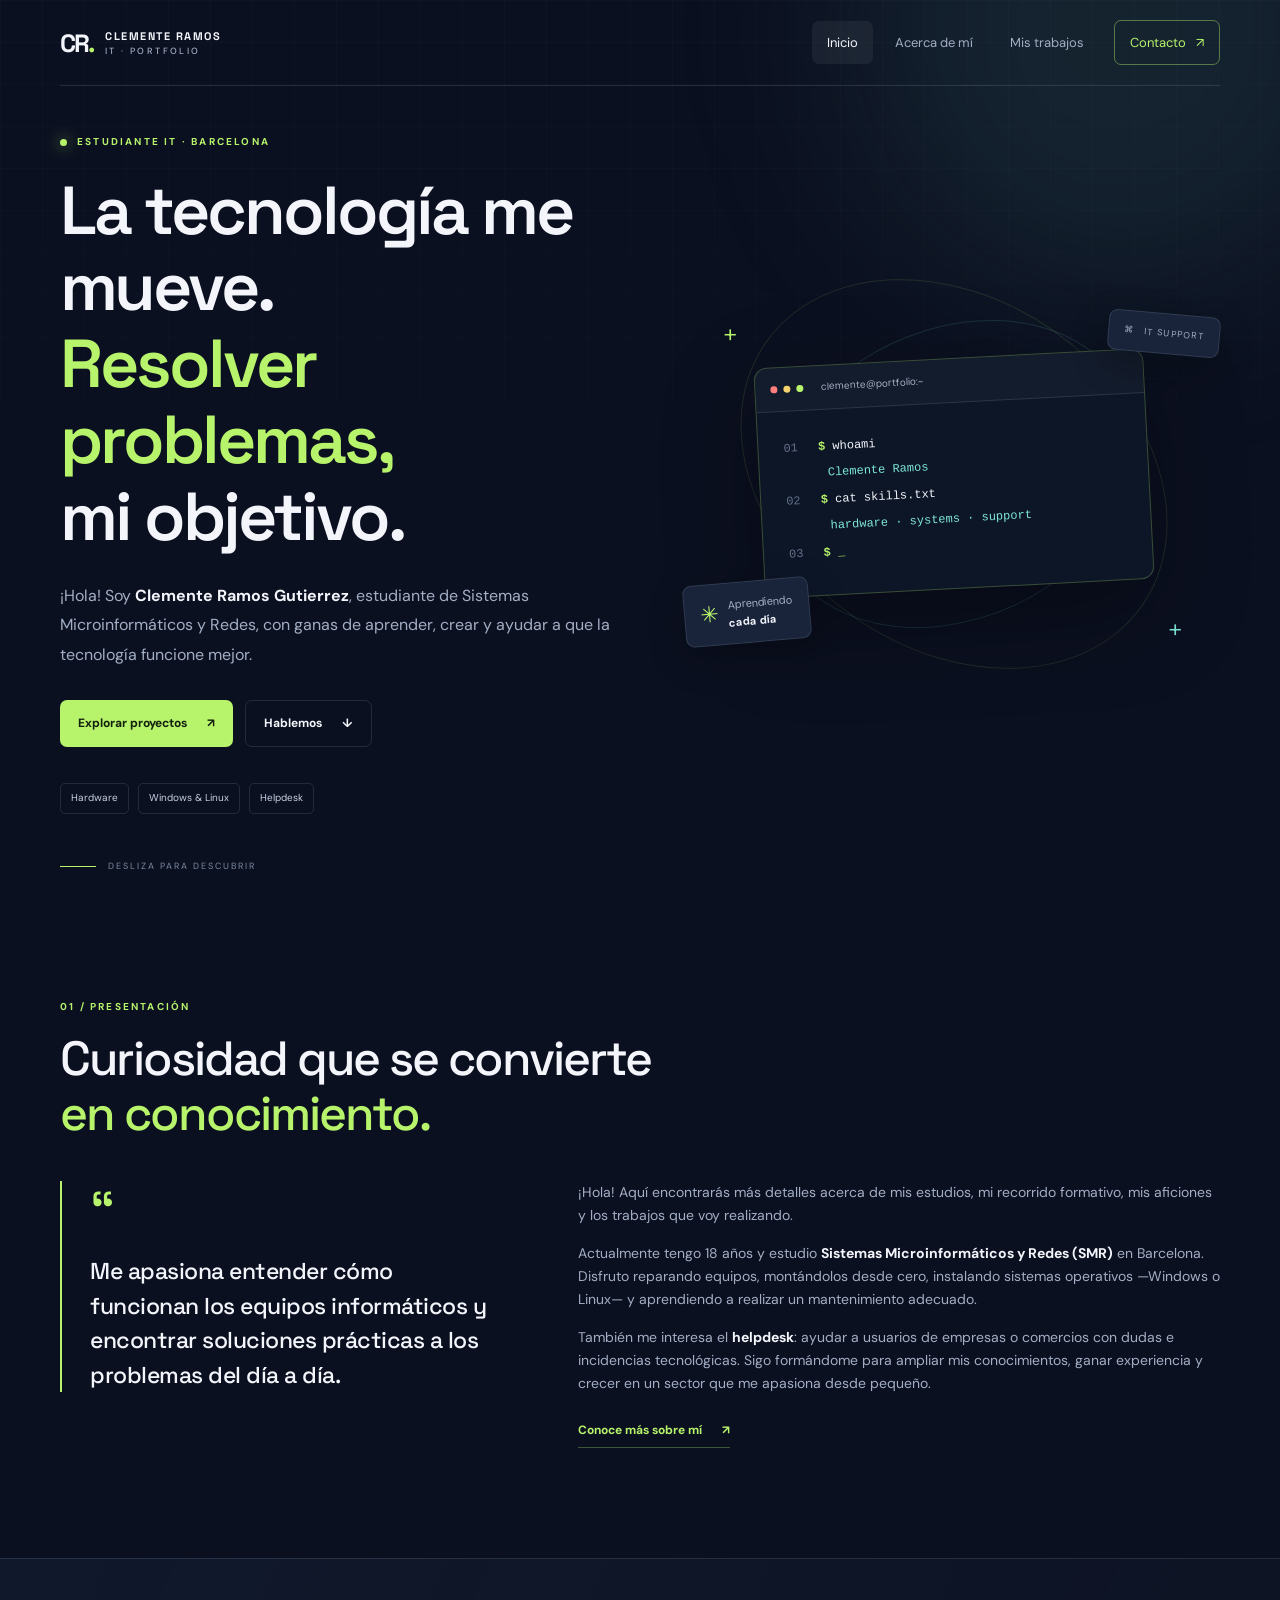
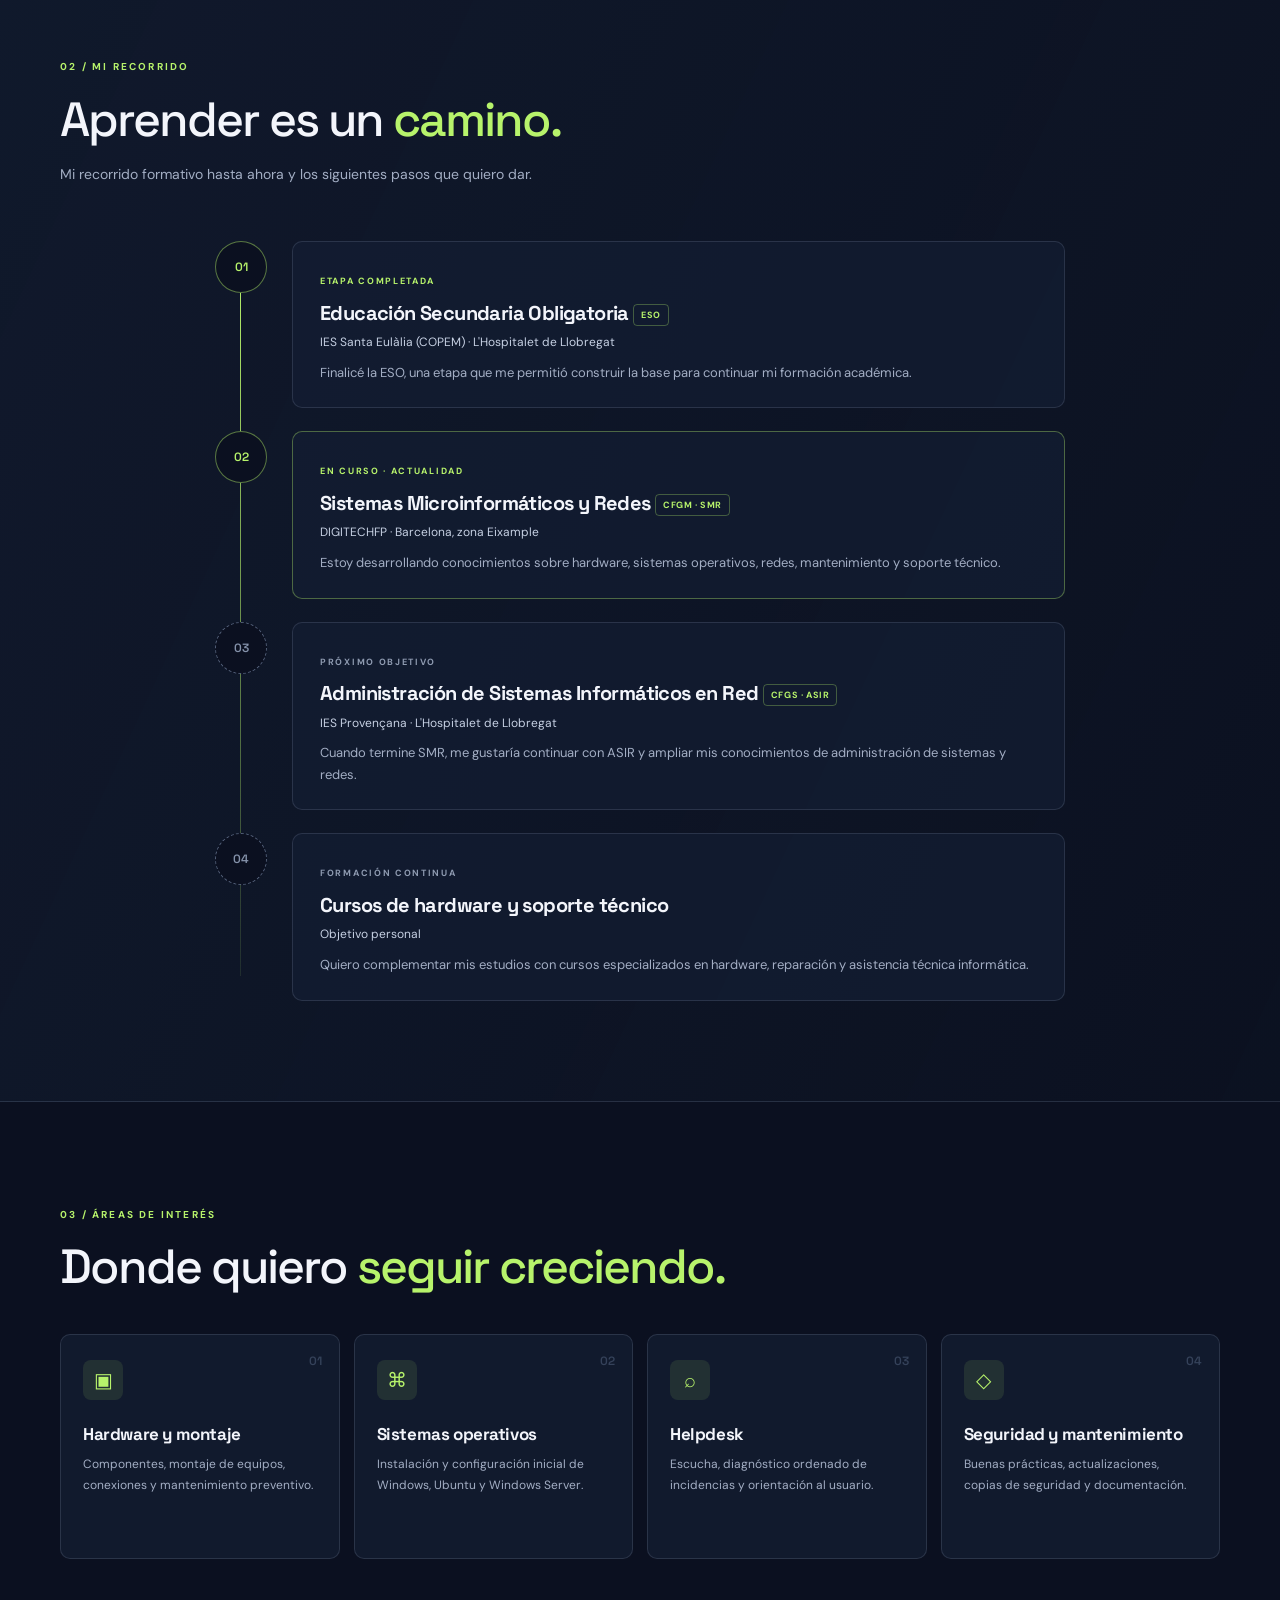
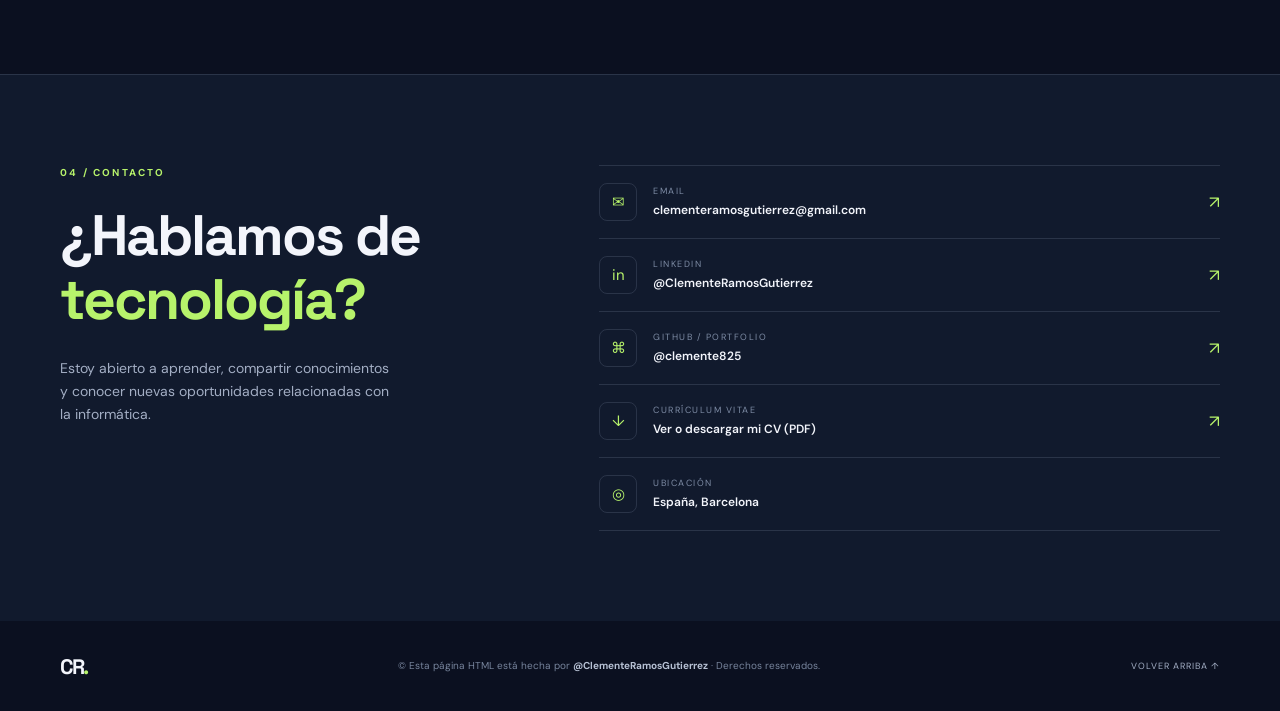
==== index.html @ 881d6486 "upload files portafolio" ====
<!DOCTYPE html>
<html lang="es">
<head>
  <meta charset="UTF-8">
  <meta name="viewport" content="width=device-width, initial-scale=1.0">
  <meta name="description" content="Portfolio de Clemente Ramos Gutierrez, estudiante de Sistemas Microinformáticos y Redes en Barcelona.">
  <title>Clemente Ramos | Portfolio IT</title>
  <link rel="preconnect" href="https://fonts.googleapis.com">
  <link rel="preconnect" href="https://fonts.gstatic.com" crossorigin>
  <link href="https://fonts.googleapis.com/css2?family=DM+Sans:wght@400;500;600;700&family=Space+Grotesk:wght@400;500;600;700&display=swap" rel="stylesheet">
  <link rel="stylesheet" href="estilos.css">
  <script src="script.js" defer></script>
</head>
<body>
  <div class="page-glow" aria-hidden="true"></div>
  <header class="site-header">
    <a class="brand" href="index.html" aria-label="Clemente Ramos, inicio">
      <span class="brand-mark">CR<span>.</span></span>
      <span class="brand-name">CLEMENTE RAMOS<small>IT · PORTFOLIO</small></span>
    </a>
    <button class="menu-toggle" aria-label="Abrir menú" aria-expanded="false">☰</button>
    <nav class="main-nav" aria-label="Navegación principal">
      <a class="active" href="index.html">Inicio</a>
      <a href="acerca.html">Acerca de mí</a>
      <a href="proyectos.html">Mis trabajos</a>
      <a class="nav-contact" href="#contacto">Contacto <span>↗</span></a>
    </nav>
  </header>

  <main>
    <section class="hero section-wrap" id="inicio">
      <div class="hero-copy">
        <p class="eyebrow"><span class="status-dot"></span> ESTUDIANTE IT · BARCELONA</p>
        <h1>La tecnología me mueve.<br><span>Resolver problemas,</span><br>mi objetivo.</h1>
        <p class="hero-intro">¡Hola! Soy <strong>Clemente Ramos Gutierrez</strong>, estudiante de Sistemas Microinformáticos y Redes, con ganas de aprender, crear y ayudar a que la tecnología funcione mejor.</p>
        <div class="hero-actions">
          <a class="button button-primary" href="proyectos.html">Explorar proyectos <span>↗</span></a>
          <a class="button button-ghost" href="#contacto">Hablemos <span>↓</span></a>
        </div>
        <div class="hero-tags"><span>Hardware</span><span>Windows & Linux</span><span>Helpdesk</span></div>
      </div>
      <div class="hero-visual" aria-label="Ilustración decorativa de tecnología">
        <div class="orbit orbit-one"></div><div class="orbit orbit-two"></div>
        <div class="terminal-card">
          <div class="terminal-top"><span></span><span></span><span></span><small>clemente@portfolio:~</small></div>
          <div class="terminal-body">
            <p><span class="terminal-muted">01</span> <b>$</b> whoami</p>
            <p class="terminal-output">Clemente Ramos</p>
            <p><span class="terminal-muted">02</span> <b>$</b> cat skills.txt</p>
            <p class="terminal-output">hardware · systems · support</p>
            <p><span class="terminal-muted">03</span> <b>$</b> <span class="cursor">_</span></p>
          </div>
        </div>
        <div class="floating-chip chip-top">⌘ <span>IT SUPPORT</span></div>
        <div class="floating-chip chip-bottom"><span class="chip-icon">✳</span><span>Aprendiendo<br><b>cada día</b></span></div>
        <div class="hero-cross cross-one">+</div><div class="hero-cross cross-two">+</div>
      </div>
      <a class="scroll-cue" href="#sobre-mi"><span></span> DESLIZA PARA DESCUBRIR</a>
    </section>

    <section class="section-wrap about-preview" id="sobre-mi">
      <div class="section-heading">
        <p class="eyebrow">01 / PRESENTACIÓN</p>
        <h2>Curiosidad que se convierte<br><span>en conocimiento.</span></h2>
      </div>
      <div class="about-grid">
        <div class="about-lead"><span class="quote-mark">“</span><p>Me apasiona entender cómo funcionan los equipos informáticos y encontrar soluciones prácticas a los problemas del día a día.</p></div>
        <div class="about-text">
          <p>¡Hola! Aquí encontrarás más detalles acerca de mis estudios, mi recorrido formativo, mis aficiones y los trabajos que voy realizando.</p>
          <p>Actualmente tengo 18 años y estudio <strong>Sistemas Microinformáticos y Redes (SMR)</strong> en Barcelona. Disfruto reparando equipos, montándolos desde cero, instalando sistemas operativos —Windows o Linux— y aprendiendo a realizar un mantenimiento adecuado.</p>
          <p>También me interesa el <strong>helpdesk</strong>: ayudar a usuarios de empresas o comercios con dudas e incidencias tecnológicas. Sigo formándome para ampliar mis conocimientos, ganar experiencia y crecer en un sector que me apasiona desde pequeño.</p>
          <a class="text-link" href="acerca.html">Conoce más sobre mí <span>↗</span></a>
        </div>
      </div>
    </section>

    <section class="timeline-section">
      <div class="section-wrap">
        <div class="section-heading">
          <p class="eyebrow">02 / MI RECORRIDO</p>
          <h2>Aprender es un <span>camino.</span></h2>
          <p class="section-subtitle">Mi recorrido formativo hasta ahora y los siguientes pasos que quiero dar.</p>
        </div>
        <div class="timeline">
          <article class="timeline-item">
            <div class="timeline-marker"><span>01</span></div>
            <div class="timeline-card">
              <span class="timeline-date">ETAPA COMPLETADA</span>
              <h3>Educación Secundaria Obligatoria <span class="mini-pill">ESO</span></h3>
              <p class="timeline-place">IES Santa Eulàlia (COPEM) · L'Hospitalet de Llobregat</p>
              <p>Finalicé la ESO, una etapa que me permitió construir la base para continuar mi formación académica.</p>
            </div>
          </article>
          <article class="timeline-item current">
            <div class="timeline-marker"><span>02</span></div>
            <div class="timeline-card">
              <span class="timeline-date">EN CURSO · ACTUALIDAD</span>
              <h3>Sistemas Microinformáticos y Redes <span class="mini-pill">CFGM · SMR</span></h3>
              <p class="timeline-place">DIGITECHFP · Barcelona, zona Eixample</p>
              <p>Estoy desarrollando conocimientos sobre hardware, sistemas operativos, redes, mantenimiento y soporte técnico.</p>
            </div>
          </article>
          <article class="timeline-item future">
            <div class="timeline-marker"><span>03</span></div>
            <div class="timeline-card">
              <span class="timeline-date">PRÓXIMO OBJETIVO</span>
              <h3>Administración de Sistemas Informáticos en Red <span class="mini-pill">CFGS · ASIR</span></h3>
              <p class="timeline-place">IES Provençana · L'Hospitalet de Llobregat</p>
              <p>Cuando termine SMR, me gustaría continuar con ASIR y ampliar mis conocimientos de administración de sistemas y redes.</p>
            </div>
          </article>
          <article class="timeline-item future">
            <div class="timeline-marker"><span>04</span></div>
            <div class="timeline-card">
              <span class="timeline-date">FORMACIÓN CONTINUA</span>
              <h3>Cursos de hardware y soporte técnico</h3>
              <p class="timeline-place">Objetivo personal</p>
              <p>Quiero complementar mis estudios con cursos especializados en hardware, reparación y asistencia técnica informática.</p>
            </div>
          </article>
        </div>
      </div>
    </section>

    <section class="section-wrap skills-section">
      <div class="section-heading">
        <p class="eyebrow">03 / ÁREAS DE INTERÉS</p>
        <h2>Donde quiero <span>seguir creciendo.</span></h2>
      </div>
      <div class="skills-grid">
        <article class="skill-card"><span class="skill-icon">▣</span><h3>Hardware y montaje</h3><p>Componentes, montaje de equipos, conexiones y mantenimiento preventivo.</p><span class="skill-number">01</span></article>
        <article class="skill-card"><span class="skill-icon">⌘</span><h3>Sistemas operativos</h3><p>Instalación y configuración inicial de Windows, Ubuntu y Windows Server.</p><span class="skill-number">02</span></article>
        <article class="skill-card"><span class="skill-icon">⌕</span><h3>Helpdesk</h3><p>Escucha, diagnóstico ordenado de incidencias y orientación al usuario.</p><span class="skill-number">03</span></article>
        <article class="skill-card"><span class="skill-icon">◇</span><h3>Seguridad y mantenimiento</h3><p>Buenas prácticas, actualizaciones, copias de seguridad y documentación.</p><span class="skill-number">04</span></article>
      </div>
    </section>

    <section class="contact-section" id="contacto">
      <div class="section-wrap contact-inner">
        <div>
          <p class="eyebrow">04 / CONTACTO</p>
          <h2>¿Hablamos de<br><span>tecnología?</span></h2>
          <p class="contact-intro">Estoy abierto a aprender, compartir conocimientos y conocer nuevas oportunidades relacionadas con la informática.</p>
        </div>
        <div class="contact-details">
          <a class="contact-row" href="mailto:clementeramosgutierrez@gmail.com?subject=Consulta"><span class="contact-symbol">✉</span><span><small>EMAIL</small><b>clementeramosgutierrez@gmail.com</b></span><span class="row-arrow">↗</span></a>
          <a class="contact-row" href="https://www.linkedin.com/in/clemente-ramos-gutierrez-42b0193a1/?isSelfProfile=true" target="_blank" rel="noopener noreferrer"><span class="contact-symbol">in</span><span><small>LINKEDIN</small><b>@ClementeRamosGutierrez</b></span><span class="row-arrow">↗</span></a>
          <a class="contact-row" href="https://github.com/clemente825" target="_blank" rel="noopener noreferrer"><span class="contact-symbol">⌘</span><span><small>GITHUB / PORTFOLIO</small><b>@clemente825</b></span><span class="row-arrow">↗</span></a>     
          <a class="contact-row" href="multimedia/CV-Clemente-Ramos.pdf" target="_blank" rel="noopener noreferrer"><span class="contact-symbol">↓</span><span><small>CURRÍCULUM VITAE</small><b>Ver o descargar mi CV (PDF)</b></span><span class="row-arrow">↗</span></a>

          <div class="location-row"><span class="contact-symbol">◎</span><span><small>UBICACIÓN</small><b>España, Barcelona</b></span></div>
        </div>
      </div>
    </section>
  </main>

  <footer class="site-footer">
    <a class="footer-brand" href="index.html">CR<span>.</span></a>
    <p>© Esta página HTML está hecha por <strong>@ClementeRamosGutierrez</strong> · Derechos reservados.</p>
    <a href="#inicio" class="back-top">VOLVER ARRIBA ↑</a>
  </footer>
</body>
</html>
---- estilos.css ----
/* CLEMENTE RAMOS · IT PORTFOLIO
   Paleta: azul noche, verde lima y blanco cálido.
   Puedes personalizar los colores desde :root. */
:root{--bg:#0b1020;--panel:#111a2d;--panel2:#151f34;--text:#f3f5fb;--muted:#a3aec4;--line:rgba(205,220,255,.13);--accent:#b7f36b;--accent2:#7ee7d8;--font-head:"Space Grotesk",sans-serif;--font-body:"DM Sans",sans-serif;--max:1160px}
*{box-sizing:border-box;margin:0;padding:0}
html{scroll-behavior:smooth;scroll-padding-top:100px}
body{background:var(--bg);color:var(--text);font-family:var(--font-body);line-height:1.65;overflow-x:hidden}
body::before{content:"";position:fixed;inset:0;z-index:-2;pointer-events:none;background-image:linear-gradient(rgba(255,255,255,.018) 1px,transparent 1px),linear-gradient(90deg,rgba(255,255,255,.018) 1px,transparent 1px);background-size:42px 42px;mask-image:linear-gradient(to bottom,black,transparent 90%)}
.page-glow{position:absolute;width:520px;height:520px;top:-230px;right:-100px;border-radius:50%;background:rgba(75,135,133,.16);filter:blur(90px);pointer-events:none;z-index:-1}
a{color:inherit;text-decoration:none}
button{font:inherit}
.site-header{height:86px;max-width:var(--max);width:calc(100% - 48px);margin:auto;display:flex;align-items:center;justify-content:space-between;border-bottom:1px solid var(--line);position:relative;z-index:10}
.brand{display:flex;align-items:center;gap:12px}.brand-mark{font:700 25px var(--font-head);letter-spacing:-2px;color:var(--text)}.brand-mark span,.footer-brand span{color:var(--accent)}
.brand-name{font:700 11px var(--font-head);letter-spacing:1.5px;line-height:1.5}.brand-name small{display:block;font:500 9px var(--font-body);letter-spacing:2.4px;color:var(--muted)}
.main-nav{display:flex;align-items:center;gap:7px}.main-nav a{font-size:13px;color:var(--muted);padding:11px 15px;border-radius:7px;transition:.25s}.main-nav a:hover,.main-nav a.active{color:var(--text);background:rgba(255,255,255,.055)}.main-nav .nav-contact{border:1px solid rgba(183,243,107,.42);color:var(--accent);margin-left:8px}.nav-contact span{margin-left:7px}
.menu-toggle{display:none;background:transparent;border:1px solid var(--line);color:var(--text);border-radius:8px;padding:8px 11px}
.section-wrap{max-width:var(--max);width:calc(100% - 48px);margin:0 auto}
.hero{min-height:640px;display:grid;grid-template-columns:1.05fr .95fr;align-items:center;gap:40px;position:relative;padding-top:48px;padding-bottom:85px}
.eyebrow{font-size:10px;letter-spacing:2.2px;font-weight:700;color:var(--accent);display:flex;align-items:center;gap:10px;margin-bottom:22px}.status-dot{width:7px;height:7px;background:var(--accent);border-radius:50%;box-shadow:0 0 15px rgba(183,243,107,.8)}
h1,h2,h3{font-family:var(--font-head);line-height:1.13;letter-spacing:-1.5px}
.hero h1{font-size:clamp(42px,5.3vw,69px);font-weight:600;letter-spacing:-3px}.hero h1 span,.section-heading h2 span,.subpage-hero h1 span,.detail-panel h2 span,.contact-inner h2 span{color:var(--accent)}
.hero-intro{max-width:570px;color:var(--muted);font-size:16px;margin-top:25px;line-height:1.85}.hero-intro strong{color:var(--text)}
.hero-actions{display:flex;gap:12px;flex-wrap:wrap;margin-top:30px}.button{display:inline-flex;align-items:center;gap:20px;padding:13px 18px;border-radius:7px;font-size:12px;font-weight:700;transition:transform .25s,background .25s}.button:hover{transform:translateY(-3px)}.button-primary{background:var(--accent);color:#14200e}.button-primary:hover{background:#cdfc98}.button-ghost{border:1px solid var(--line);color:var(--text)}.button-ghost:hover{background:rgba(255,255,255,.06)}
.hero-tags{display:flex;gap:9px;flex-wrap:wrap;margin-top:36px}.hero-tags span,.tech-tags span{font-size:10px;color:#c6d0e3;border:1px solid var(--line);border-radius:5px;padding:6px 10px}
.hero-visual{height:410px;position:relative;display:grid;place-items:center}.orbit{position:absolute;border:1px solid rgba(126,231,216,.13);border-radius:50%;transform:rotate(-25deg)}.orbit-one{width:380px;height:290px}.orbit-two{width:460px;height:350px;transform:rotate(35deg);border-color:rgba(183,243,107,.12)}
.terminal-card{position:relative;z-index:2;width:min(100%,390px);border:1px solid rgba(183,243,107,.25);background:rgba(14,23,40,.94);border-radius:13px;box-shadow:0 30px 90px rgba(0,0,0,.35);transform:rotate(-3deg);overflow:hidden}.terminal-top{height:44px;display:flex;align-items:center;gap:6px;padding:0 15px;border-bottom:1px solid var(--line);background:rgba(255,255,255,.025)}.terminal-top>span{width:7px;height:7px;border-radius:50%;background:#64718b}.terminal-top>span:first-child{background:#ff7f7f}.terminal-top>span:nth-child(2){background:#f6d36e}.terminal-top>span:nth-child(3){background:var(--accent)}.terminal-top small{font-size:10px;color:var(--muted);margin-left:12px}.terminal-body{padding:24px 25px 29px;font:12px/2.2 monospace}.terminal-body p b{color:var(--accent)}.terminal-muted{color:#64718b;margin-right:13px}.terminal-output{padding-left:43px;color:var(--accent2)}.cursor{display:inline-block;color:var(--accent);animation:blink 1s steps(2,start) infinite}@keyframes blink{to{visibility:hidden}}
.floating-chip{position:absolute;z-index:3;display:flex;align-items:center;gap:10px;background:#19243a;border:1px solid var(--line);border-radius:9px;padding:12px 15px;box-shadow:0 12px 35px rgba(0,0,0,.25);font-size:9px;letter-spacing:1.3px;color:var(--muted)}.chip-top{top:44px;right:0;transform:rotate(5deg)}.chip-top:first-letter{color:var(--accent)}.chip-bottom{bottom:36px;left:-4px;transform:rotate(-5deg);letter-spacing:0;font-size:11px}.chip-bottom b{color:var(--text)}.chip-icon{font-size:22px;color:var(--accent)}.hero-cross{position:absolute;color:var(--accent);font-size:25px;font-weight:300}.cross-one{top:44px;left:36px}.cross-two{bottom:30px;right:38px;color:var(--accent2)}.scroll-cue{position:absolute;bottom:25px;left:0;font-size:9px;letter-spacing:2px;color:#7d8aa2;display:flex;align-items:center;gap:12px}.scroll-cue span{height:1px;width:36px;background:var(--accent)}
.about-preview{padding-top:100px;padding-bottom:110px}.section-heading{margin-bottom:40px}.section-heading h2{font-size:clamp(32px,4vw,48px);font-weight:500;letter-spacing:-2px}.section-heading .eyebrow{margin-bottom:17px}.about-grid{display:grid;grid-template-columns:.8fr 1.2fr;gap:90px}.about-lead{border-left:2px solid var(--accent);padding:9px 0 0 28px;align-self:start}.quote-mark{font:60px var(--font-head);color:var(--accent);line-height:.8}.about-lead p{font:500 23px/1.5 var(--font-head);letter-spacing:-.5px;margin-top:12px}.about-text{color:var(--muted);font-size:14px}.about-text p+p{margin-top:15px}.about-text strong{color:var(--text)}.text-link{display:inline-flex;gap:20px;align-items:center;color:var(--accent);font-size:12px;font-weight:700;margin-top:25px;border-bottom:1px solid rgba(183,243,107,.3);padding-bottom:7px}
.timeline-section{background:linear-gradient(115deg,rgba(17,26,45,.93),rgba(12,18,33,.75));border-top:1px solid var(--line);border-bottom:1px solid var(--line);padding:100px 0}.section-subtitle{font-size:14px;color:var(--muted);margin-top:16px;max-width:620px}.timeline{max-width:850px;margin:55px auto 0;position:relative}.timeline::before{content:"";position:absolute;left:25px;top:23px;bottom:25px;width:1px;background:linear-gradient(var(--accent),rgba(183,243,107,.1))}.timeline-item{display:grid;grid-template-columns:52px 1fr;gap:25px;position:relative;margin-bottom:23px}.timeline-item:last-child{margin-bottom:0}.timeline-marker{width:52px;height:52px;border:1px solid rgba(183,243,107,.45);background:var(--bg);border-radius:50%;display:grid;place-items:center;z-index:1;color:var(--accent);font:600 12px var(--font-head)}.timeline-card{background:rgba(21,31,52,.7);border:1px solid var(--line);border-radius:10px;padding:24px 27px;transition:border-color .25s,transform .25s}.timeline-card:hover{border-color:rgba(183,243,107,.45);transform:translateX(4px)}.current .timeline-card{border-color:rgba(183,243,107,.36)}.timeline-date{font-size:9px;letter-spacing:1.7px;color:var(--accent);font-weight:700}.timeline-card h3{font-size:20px;letter-spacing:-.6px;margin:9px 0}.mini-pill{font:700 9px var(--font-body);letter-spacing:.6px;color:var(--accent);border:1px solid rgba(183,243,107,.3);padding:4px 7px;border-radius:4px;vertical-align:middle;white-space:nowrap}.timeline-place{color:#c6d0e3!important;font-size:12px!important;margin-bottom:9px}.timeline-card p{color:var(--muted);font-size:13px}.future .timeline-marker{border-style:dashed;border-color:#54617a;color:#8592aa}.future .timeline-date{color:#8f9bb1}
.skills-section{padding:105px 0 115px}.skills-grid{display:grid;grid-template-columns:repeat(4,1fr);gap:14px}.skill-card{min-height:225px;position:relative;overflow:hidden;background:var(--panel);border:1px solid var(--line);border-radius:10px;padding:25px 22px;transition:transform .25s,border-color .25s}.skill-card:hover{transform:translateY(-6px);border-color:rgba(183,243,107,.45)}.skill-icon{display:grid;place-items:center;width:40px;height:40px;background:rgba(183,243,107,.1);color:var(--accent);border-radius:8px;font-size:20px}.skill-card h3{font-size:17px;letter-spacing:-.4px;margin:25px 0 10px}.skill-card p{font-size:12px;color:var(--muted);line-height:1.7}.skill-number{position:absolute;right:17px;top:18px;color:#35425a;font:600 12px var(--font-head)}
.contact-section{background:var(--panel);border-top:1px solid var(--line);padding:90px 0}.contact-inner{display:grid;grid-template-columns:.85fr 1.15fr;gap:80px}.contact-inner h2{font-size:clamp(38px,5vw,57px);letter-spacing:-2px}.contact-intro{color:var(--muted);font-size:14px;max-width:340px;margin-top:24px}.contact-details{border-top:1px solid var(--line)}.contact-row,.location-row{display:flex;align-items:center;gap:16px;padding:17px 0;border-bottom:1px solid var(--line);transition:padding .2s}.contact-row:hover{padding-left:7px}.contact-symbol{width:38px;height:38px;flex-shrink:0;border:1px solid var(--line);border-radius:8px;display:grid;place-items:center;color:var(--accent);font-size:15px}.contact-row>span:nth-child(2),.location-row>span:nth-child(2){display:flex;flex-direction:column;gap:2px;min-width:0}.contact-row small,.location-row small{font-size:9px;letter-spacing:1.5px;color:#7e8ca5}.contact-row b,.location-row b{font-size:12px;font-weight:600;overflow-wrap:anywhere}.row-arrow{margin-left:auto;color:var(--accent);font-size:17px}
.site-footer{max-width:var(--max);width:calc(100% - 48px);margin:auto;min-height:90px;display:flex;align-items:center;justify-content:space-between;gap:20px;color:#77849c;font-size:10px}.site-footer p{text-align:center}.site-footer strong{color:#b7c1d4}.footer-brand{font:700 21px var(--font-head);color:var(--text);letter-spacing:-2px}.back-top{font-size:9px;letter-spacing:1px;color:var(--muted);white-space:nowrap}.back-top:hover{color:var(--accent)}
/* Páginas interiores */
.subpage-hero{padding-top:100px;padding-bottom:75px;min-height:390px}.subpage-hero h1{font-size:clamp(48px,7vw,78px);letter-spacing:-3px}.subpage-lead{max-width:770px;color:var(--muted);font-size:16px;line-height:1.85;margin-top:25px}.secondary-lead{margin-top:12px;font-size:14px}.about-detail{display:grid;grid-template-columns:1.1fr .9fr;gap:65px;padding-bottom:110px}.detail-panel{padding:35px;background:var(--panel);border:1px solid var(--line);border-radius:12px}.detail-panel h2{font-size:clamp(29px,3vw,41px);margin-bottom:25px}.detail-panel>p:not(.eyebrow){color:var(--muted);font-size:14px;margin-top:15px}.detail-side{display:grid;gap:12px}.value-card{padding:20px 22px;border:1px solid var(--line);border-radius:9px;background:rgba(17,26,45,.65)}.value-card>span{color:var(--accent);font:600 11px var(--font-head)}.value-card h3{font-size:18px;margin:9px 0}.value-card p{color:var(--muted);font-size:12px}.goal-strip{display:flex;align-items:center;gap:22px;padding:25px;border:1px solid var(--line);background:var(--panel);border-radius:10px;margin-top:40px}.goal-icon{font-size:24px;color:var(--accent);width:48px;height:48px;display:grid;place-items:center;border-radius:9px;background:rgba(183,243,107,.1)}.goal-strip>div:nth-child(2){flex:1}.goal-strip h3{font-size:18px;margin-bottom:5px}.goal-strip p{font-size:12px;color:var(--muted)}.goal-strip .button{white-space:nowrap}
.projects-hero{padding-bottom:45px}.project-stats{display:flex;gap:45px;margin-top:42px;padding-top:25px;border-top:1px solid var(--line);max-width:600px}.project-stats div{display:flex;flex-direction:column}.project-stats b{font:600 27px var(--font-head);color:var(--accent)}.project-stats span{font-size:9px;letter-spacing:1.3px;color:var(--muted)}
.projects-list{padding-bottom:90px}.project-card{display:grid;grid-template-columns:45px 1fr 70px;gap:22px;padding:35px 0;border-top:1px solid var(--line)}.project-number{font:600 14px var(--font-head);color:var(--accent);padding-top:3px}.project-meta{display:flex;gap:8px;flex-wrap:wrap}.project-meta span{font-size:9px;letter-spacing:1.2px;color:var(--accent);border:1px solid rgba(183,243,107,.25);padding:5px 8px;border-radius:4px}.project-main h2{font-size:clamp(22px,3vw,31px);letter-spacing:-1px;margin:17px 0 12px;max-width:800px}.project-description{color:var(--muted);font-size:13px;max-width:800px}.project-columns{display:grid;grid-template-columns:1fr 1fr;gap:35px;margin-top:26px}.project-columns h3{font-size:14px;letter-spacing:-.2px;margin-bottom:12px}.project-columns ul{padding-left:17px;color:var(--muted);font-size:12px}.project-columns li{padding-left:3px;margin-bottom:7px}.project-columns li::marker{color:var(--accent)}.tech-tags{display:flex;gap:7px;flex-wrap:wrap;margin-top:20px}.tech-tags span{font-size:9px;padding:5px 8px}.project-note{font-size:11px;color:#9aa8be;border-left:2px solid #6c7890;padding-left:10px;margin-top:17px}.project-icon{width:60px;height:60px;border-radius:12px;background:rgba(183,243,107,.08);border:1px solid rgba(183,243,107,.17);display:grid;place-items:center;color:var(--accent);font-size:26px;align-self:start}.competencies{padding-bottom:100px}.competency-list{display:flex;flex-wrap:wrap;gap:10px}.competency-list span{padding:11px 14px;border-radius:6px;background:var(--panel);border:1px solid var(--line);color:#c5cede;font-size:11px}.contact-cta{display:flex;justify-content:space-between;align-items:center;gap:25px;margin-top:75px;padding:32px;background:linear-gradient(100deg,rgba(183,243,107,.09),rgba(126,231,216,.03));border:1px solid rgba(183,243,107,.2);border-radius:11px}.contact-cta .eyebrow{margin-bottom:10px}.contact-cta h2{font-size:27px;letter-spacing:-1px}
@media(max-width:900px){.hero{grid-template-columns:1fr 0.85fr;gap:15px}.hero h1{font-size:clamp(40px,5vw,57px)}.hero-visual{transform:scale(.9)}.about-grid{gap:45px}.skills-grid{grid-template-columns:repeat(2,1fr)}.contact-inner{gap:40px}.about-detail{gap:25px}.project-card{grid-template-columns:32px 1fr 50px;gap:15px}.project-icon{width:48px;height:48px}}
@media(max-width:680px){.site-header,.section-wrap,.site-footer{width:calc(100% - 36px)}.site-header{height:74px}.menu-toggle{display:block}.main-nav{display:none;position:absolute;top:73px;left:0;right:0;background:#10182a;border:1px solid var(--line);padding:12px;border-radius:0 0 10px 10px;flex-direction:column;align-items:stretch;box-shadow:0 20px 30px rgba(0,0,0,.25)}.main-nav.open{display:flex}.main-nav a{padding:13px}.main-nav .nav-contact{margin:4px 0 0}.hero{display:flex;flex-direction:column;align-items:stretch;padding-top:70px;padding-bottom:90px;gap:0}.hero h1{font-size:clamp(43px,12vw,62px);letter-spacing:-2.5px}.hero-intro{font-size:14px}.hero-visual{height:330px;margin-top:20px;transform:scale(.9)}.orbit-one{width:300px;height:230px}.orbit-two{width:340px;height:270px}.terminal-card{max-width:340px}.chip-top{right:-4px;top:25px}.chip-bottom{left:0;bottom:20px}.scroll-cue{bottom:23px}.about-preview,.skills-section{padding-top:75px;padding-bottom:80px}.section-heading h2{font-size:35px}.about-grid{grid-template-columns:1fr;gap:30px}.about-lead p{font-size:21px}.timeline-section{padding:75px 0}.timeline{margin-top:35px}.timeline::before{left:19px}.timeline-item{grid-template-columns:40px 1fr;gap:12px}.timeline-marker{width:40px;height:40px;font-size:10px}.timeline-card{padding:19px 17px}.timeline-card h3{font-size:17px}.mini-pill{display:inline-block;margin-top:5px}.skills-grid{gap:10px}.skill-card{padding:19px 16px;min-height:220px}.skill-card h3{font-size:15px}.contact-section{padding:70px 0}.contact-inner{grid-template-columns:1fr;gap:35px}.site-footer{padding:22px 0;flex-wrap:wrap;justify-content:center}.site-footer p{order:3;width:100%;line-height:1.7}.subpage-hero{padding-top:70px;padding-bottom:55px;min-height:auto}.subpage-hero h1{font-size:clamp(45px,12vw,65px);letter-spacing:-2.5px}.subpage-lead{font-size:14px}.about-detail{grid-template-columns:1fr;padding-bottom:75px}.detail-panel{padding:24px}.goal-strip{align-items:flex-start;flex-wrap:wrap}.goal-strip>div:nth-child(2){min-width:calc(100% - 75px)}.goal-strip .button{margin-left:70px}.project-stats{gap:20px}.project-stats b{font-size:24px}.project-stats span{font-size:8px}.projects-list{padding-bottom:60px}.project-card{grid-template-columns:28px 1fr;gap:10px;padding:27px 0}.project-icon{display:none}.project-main h2{font-size:24px}.project-columns{grid-template-columns:1fr;gap:20px}.project-columns ul{font-size:12px}.competencies{padding-bottom:70px}.contact-cta{align-items:flex-start;flex-direction:column;padding:25px}.contact-cta h2{font-size:25px}}
@media(prefers-reduced-motion:reduce){html{scroll-behavior:auto}*,*::before,*::after{animation-duration:.01ms!important;animation-iteration-count:1!important;transition-duration:.01ms!important}}
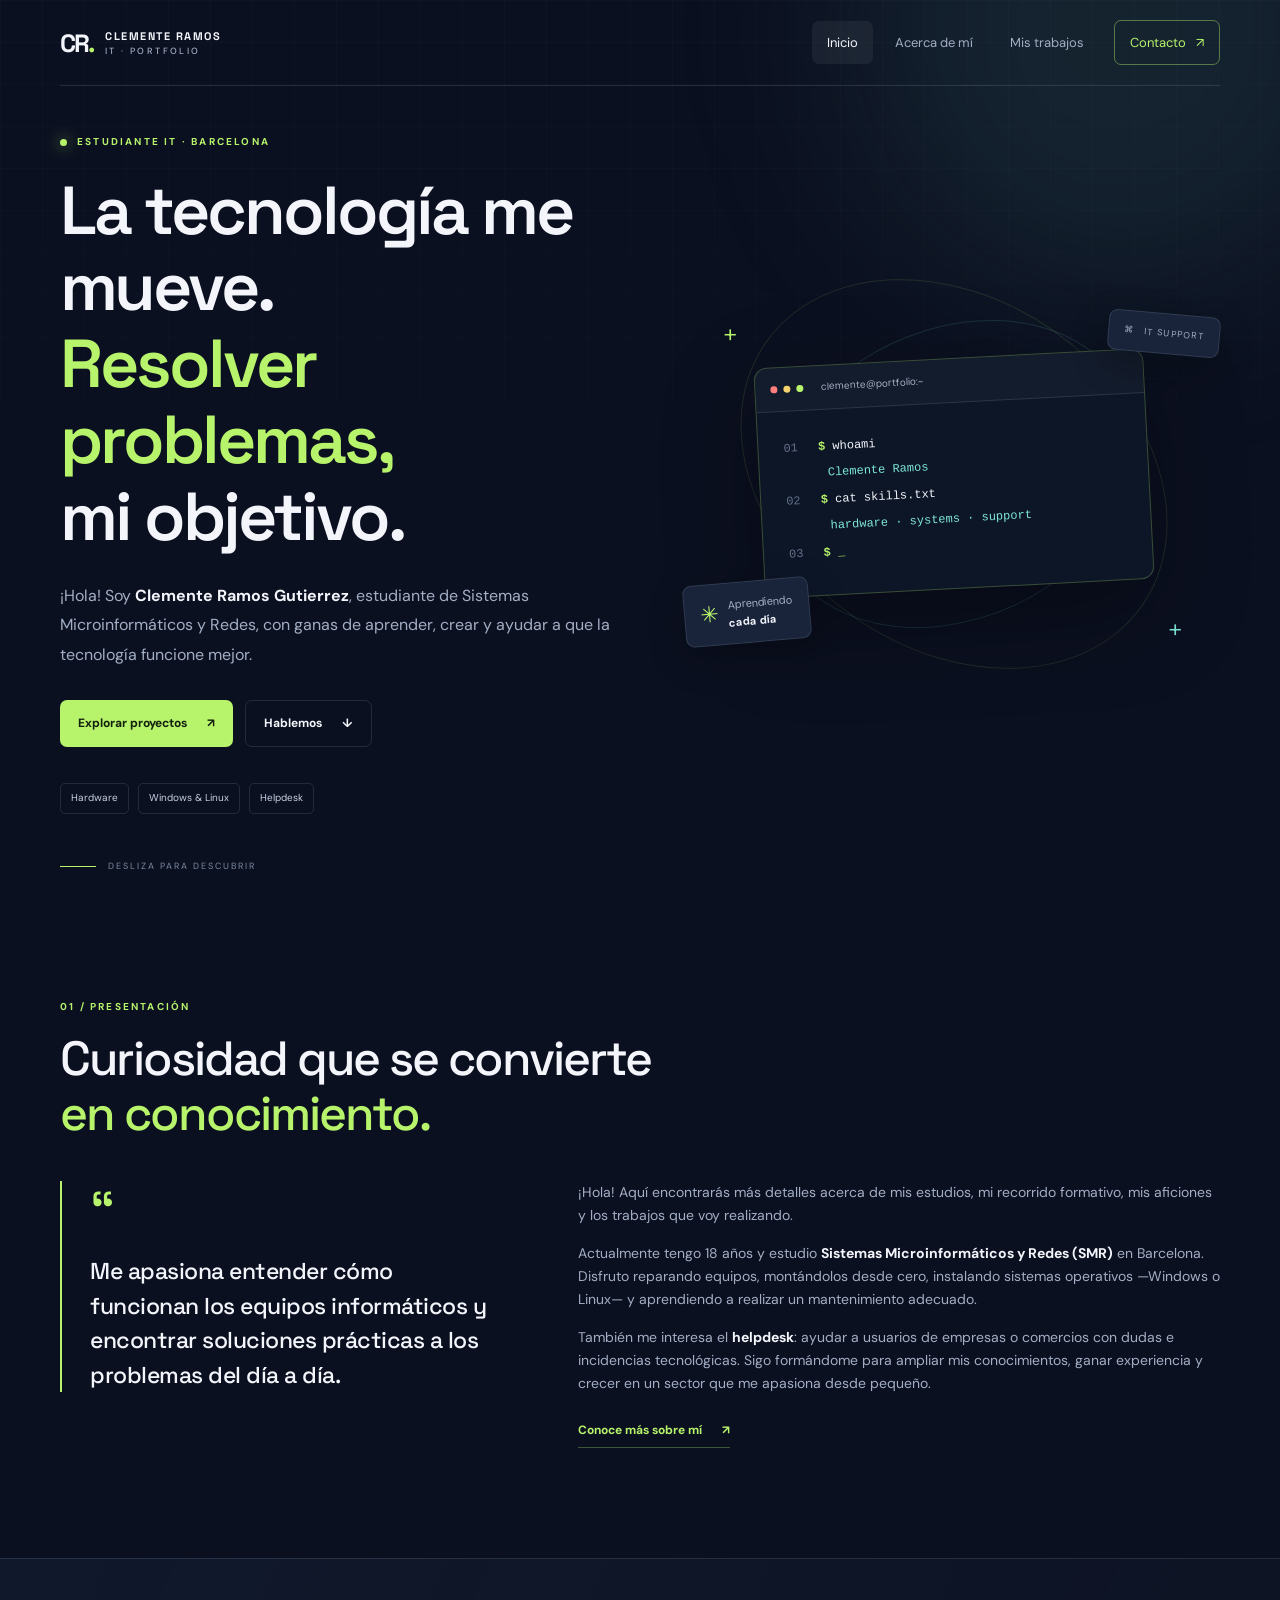
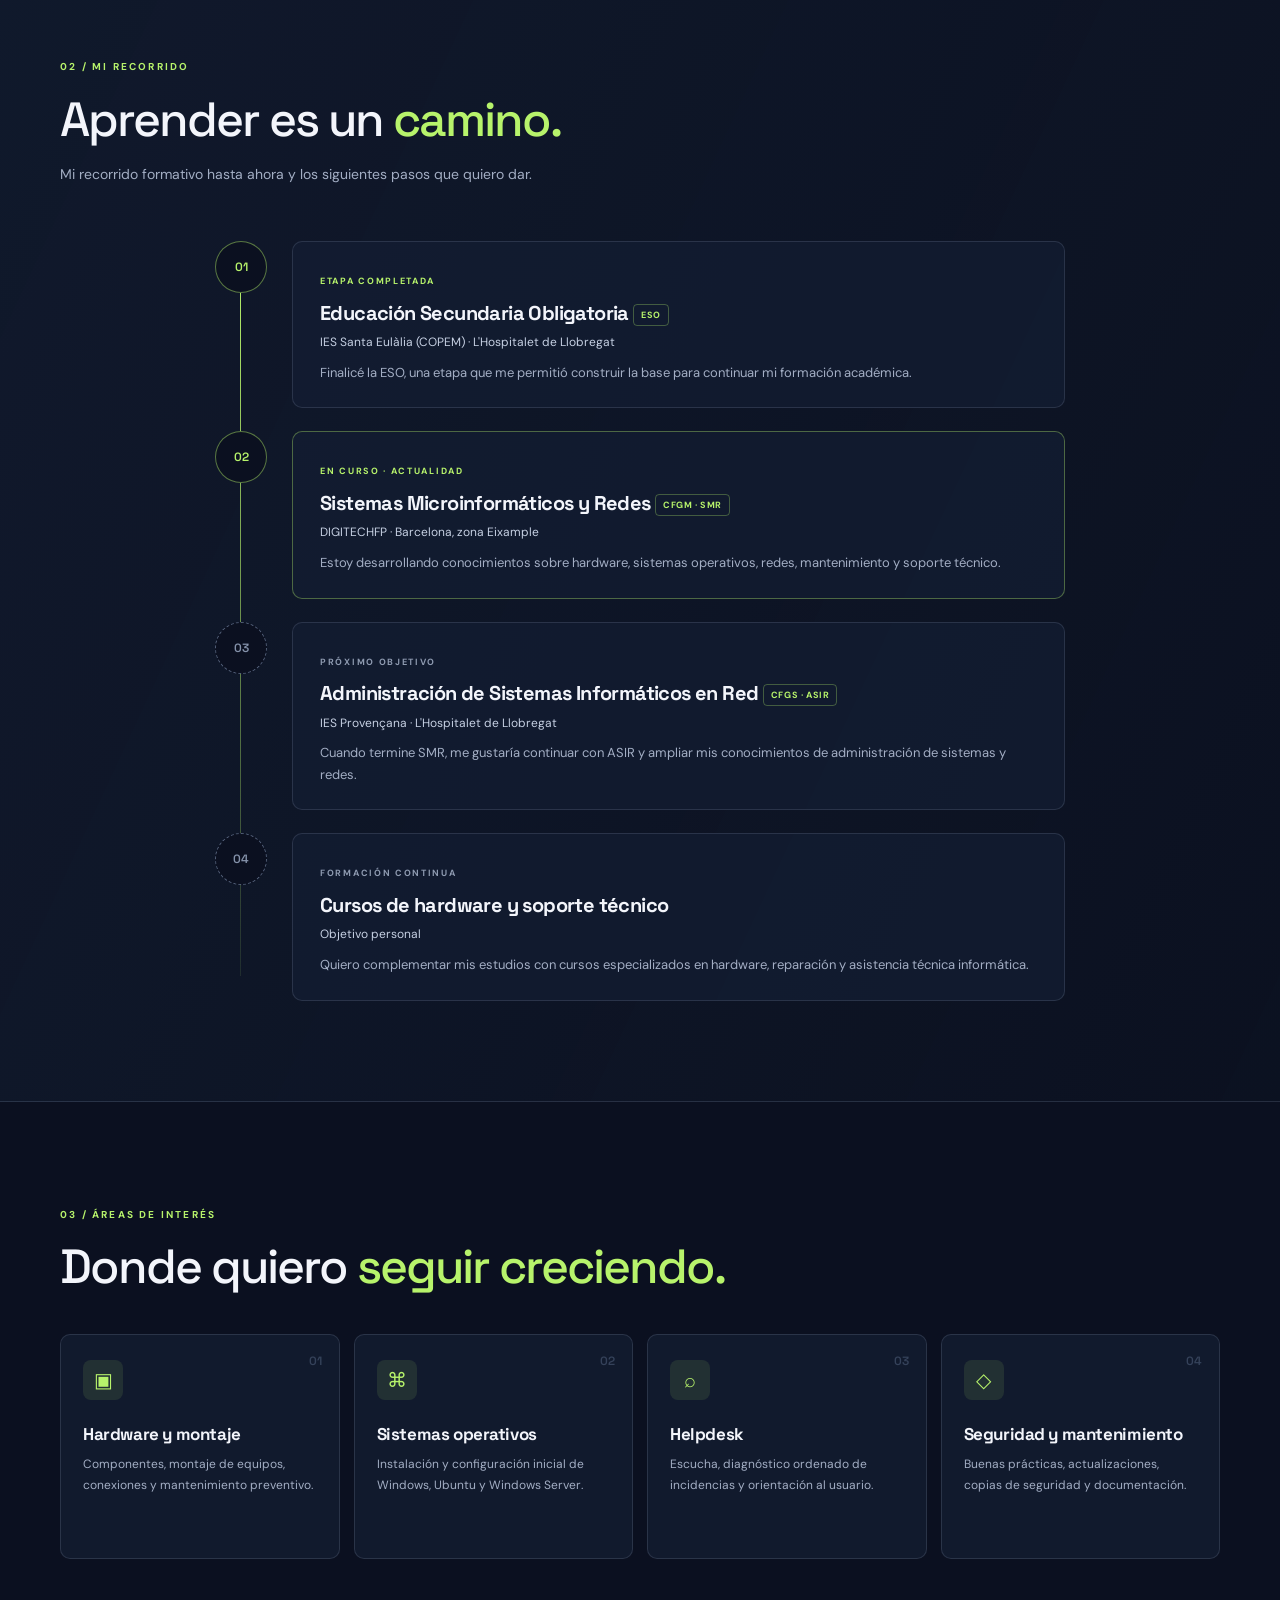
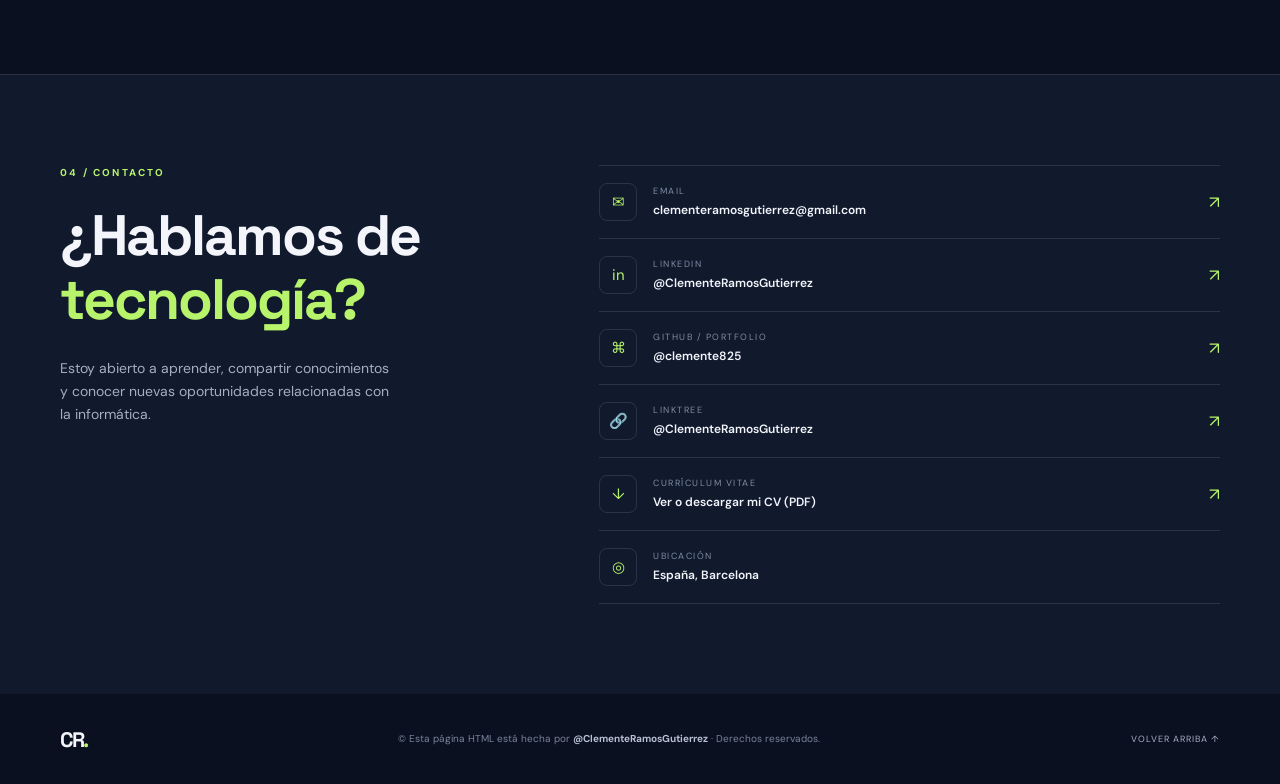
==== commit 74740ed7: "upload index-html" ====
--- a/index.html
+++ b/index.html
@@ -145,7 +145,8 @@
         <div class="contact-details">
           <a class="contact-row" href="mailto:clementeramosgutierrez@gmail.com?subject=Consulta"><span class="contact-symbol">✉</span><span><small>EMAIL</small><b>clementeramosgutierrez@gmail.com</b></span><span class="row-arrow">↗</span></a>
           <a class="contact-row" href="https://www.linkedin.com/in/clemente-ramos-gutierrez-42b0193a1/?isSelfProfile=true" target="_blank" rel="noopener noreferrer"><span class="contact-symbol">in</span><span><small>LINKEDIN</small><b>@ClementeRamosGutierrez</b></span><span class="row-arrow">↗</span></a>
-          <a class="contact-row" href="https://github.com/clemente825" target="_blank" rel="noopener noreferrer"><span class="contact-symbol">⌘</span><span><small>GITHUB / PORTFOLIO</small><b>@clemente825</b></span><span class="row-arrow">↗</span></a>     
+          <a class="contact-row" href="https://github.com/clemente825" target="_blank" rel="noopener noreferrer"><span class="contact-symbol">⌘</span><span><small>GITHUB / PORTFOLIO</small><b>@clemente825</b></span><span class="row-arrow">↗</span></a>
+          <a class="contact-row" href="https://linktr.ee/Cl3m3nt3_08" target="_blank" rel="noopener noreferrer"><span class="contact-symbol">🔗</span><span><small>LINKTREE</small><b>@ClementeRamosGutierrez</b></span><span class="row-arrow">↗</span></a>
           <a class="contact-row" href="multimedia/CV-Clemente-Ramos.pdf" target="_blank" rel="noopener noreferrer"><span class="contact-symbol">↓</span><span><small>CURRÍCULUM VITAE</small><b>Ver o descargar mi CV (PDF)</b></span><span class="row-arrow">↗</span></a>
 
           <div class="location-row"><span class="contact-symbol">◎</span><span><small>UBICACIÓN</small><b>España, Barcelona</b></span></div>
